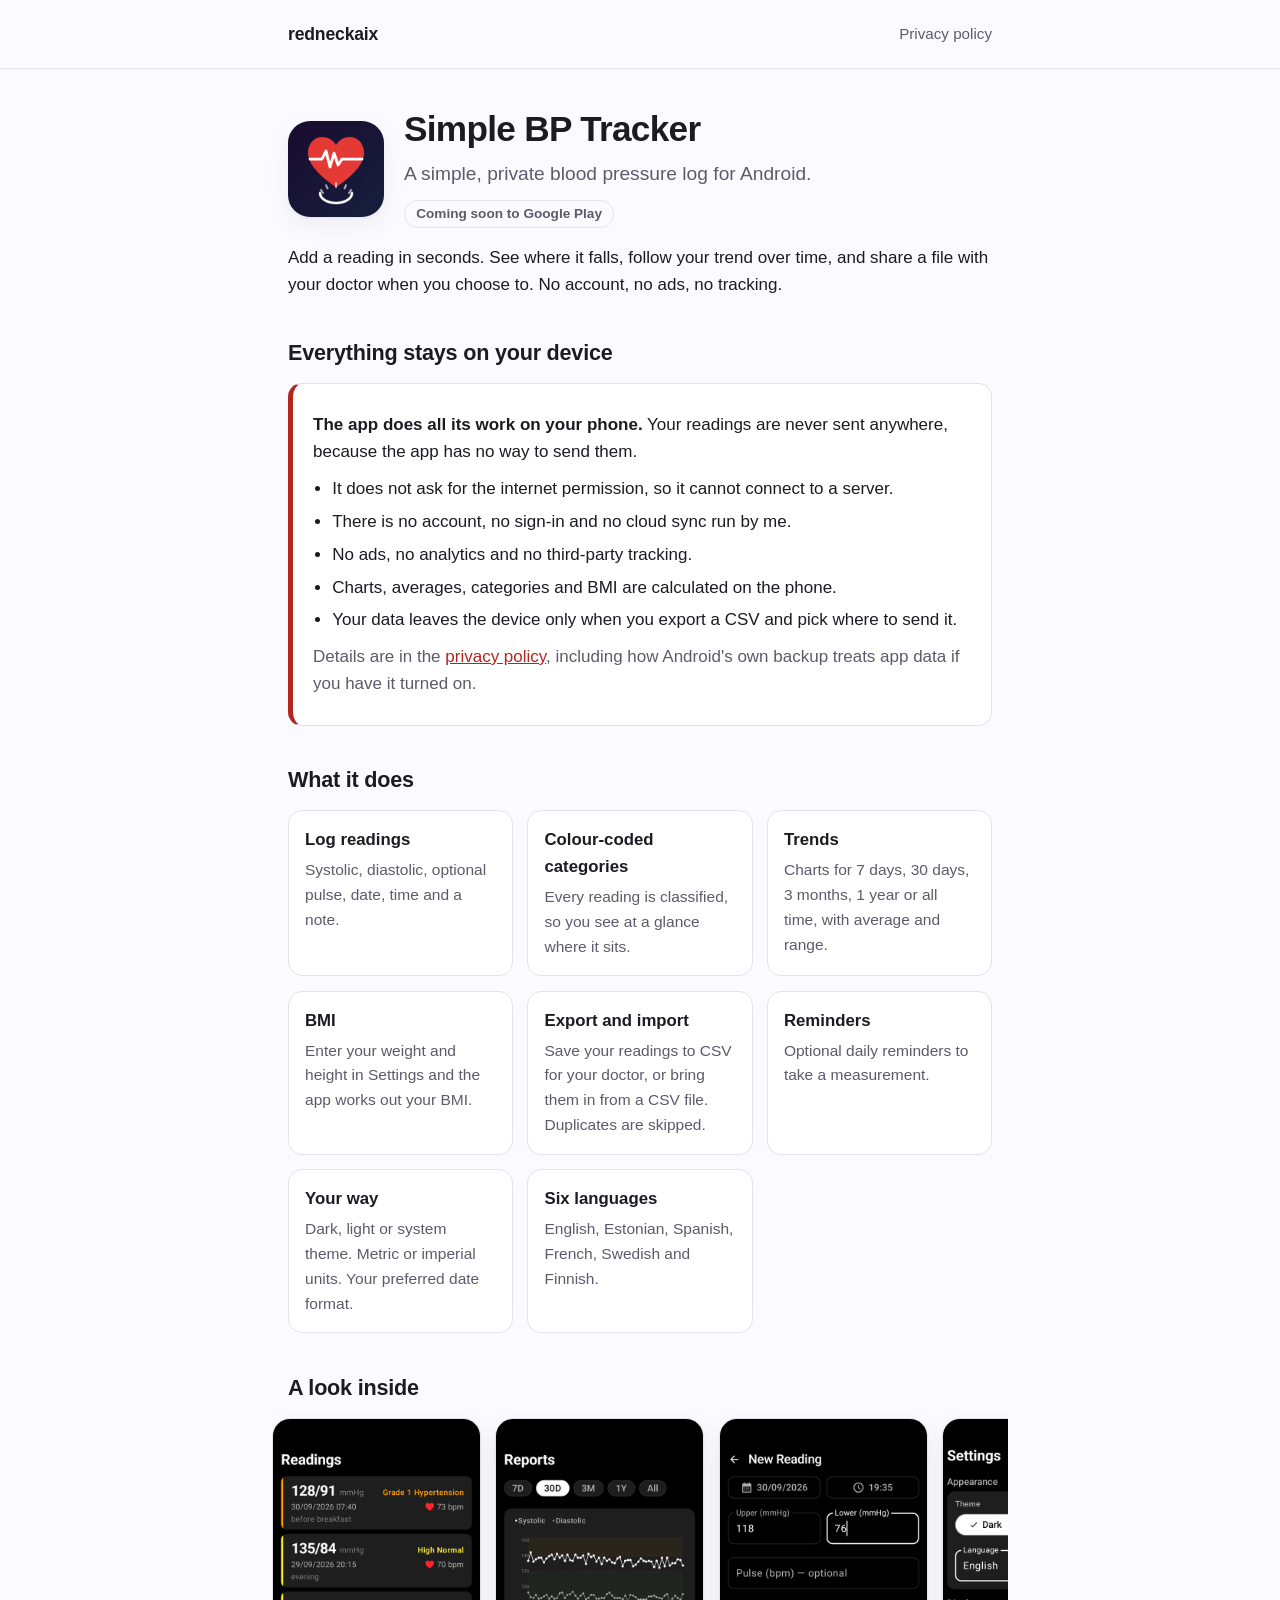
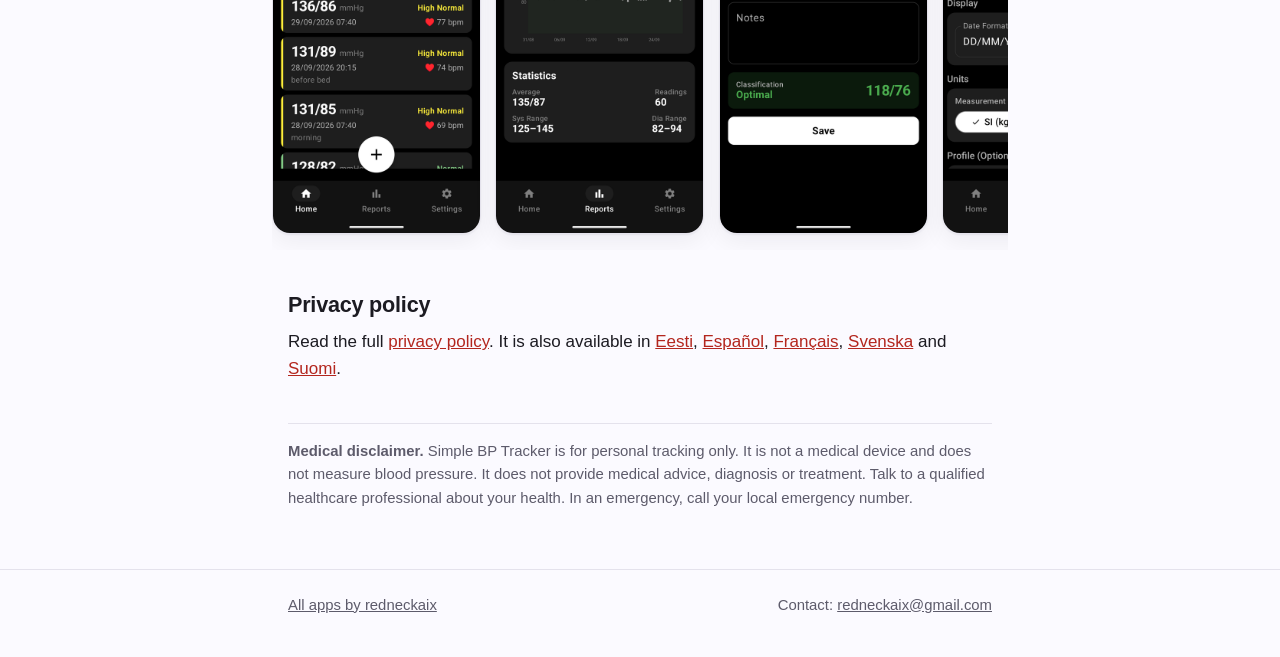
==== sbpt/index.html @ 8c3a3155 "Add main page and Simple BP Tracker page Main page lists each app with links to its page and privacy" ====
<!doctype html>
<html lang="en">
<head>
<meta charset="utf-8">
<meta name="viewport" content="width=device-width, initial-scale=1">
<title>Simple BP Tracker</title>
<meta name="description" content="A private blood pressure log for Android. Readings, trends, BMI and CSV export, all processed on your device.">
<link rel="icon" href="/sbpt/icon.png">
<link rel="stylesheet" href="/assets/site.css">
</head>
<body>
<header class="site"><div class="wrap">
  <a class="brand" href="/">redneckaix</a>
  <nav><a href="/sbpt/privacy/">Privacy policy</a></nav>
</div></header>

<main><div class="wrap">
  <div class="hero">
    <img src="/sbpt/icon.png" alt="Simple BP Tracker icon" width="96" height="96">
    <div>
      <h1>Simple BP Tracker</h1>
      <p class="lead">A simple, private blood pressure log for Android.</p>
      <span class="badge">Coming soon to Google Play</span>
    </div>
  </div>

  <p>Add a reading in seconds. See where it falls, follow your trend over time, and share a file with your doctor when you choose to. No account, no ads, no tracking.</p>

  <h2>Everything stays on your device</h2>
  <div class="private">
    <p><strong>The app does all its work on your phone.</strong> Your readings are never sent anywhere, because the app has no way to send them.</p>
    <ul>
      <li>It does not ask for the internet permission, so it cannot connect to a server.</li>
      <li>There is no account, no sign-in and no cloud sync run by me.</li>
      <li>No ads, no analytics and no third-party tracking.</li>
      <li>Charts, averages, categories and BMI are calculated on the phone.</li>
      <li>Your data leaves the device only when you export a CSV and pick where to send it.</li>
    </ul>
    <p class="muted">Details are in the <a href="/sbpt/privacy/">privacy policy</a>, including how Android's own backup treats app data if you have it turned on.</p>
  </div>

  <h2>What it does</h2>
  <div class="grid">
    <div class="tile"><h3>Log readings</h3><p>Systolic, diastolic, optional pulse, date, time and a note.</p></div>
    <div class="tile"><h3>Colour-coded categories</h3><p>Every reading is classified, so you see at a glance where it sits.</p></div>
    <div class="tile"><h3>Trends</h3><p>Charts for 7 days, 30 days, 3 months, 1 year or all time, with average and range.</p></div>
    <div class="tile"><h3>BMI</h3><p>Enter your weight and height in Settings and the app works out your BMI.</p></div>
    <div class="tile"><h3>Export and import</h3><p>Save your readings to CSV for your doctor, or bring them in from a CSV file. Duplicates are skipped.</p></div>
    <div class="tile"><h3>Reminders</h3><p>Optional daily reminders to take a measurement.</p></div>
    <div class="tile"><h3>Your way</h3><p>Dark, light or system theme. Metric or imperial units. Your preferred date format.</p></div>
    <div class="tile"><h3>Six languages</h3><p>English, Estonian, Spanish, French, Swedish and Finnish.</p></div>
  </div>

  <h2>A look inside</h2>
  <div class="shots" role="group" aria-label="Screenshots of Simple BP Tracker">
    <img src="/sbpt/screenshots/home.png" alt="Home screen with a list of readings and their categories" width="270" height="540" loading="lazy">
    <img src="/sbpt/screenshots/reports.png" alt="Reports screen with a 30 day trend chart and statistics" width="270" height="540" loading="lazy">
    <img src="/sbpt/screenshots/add.png" alt="New reading form showing the calculated category" width="270" height="540" loading="lazy">
    <img src="/sbpt/screenshots/settings.png" alt="Settings screen with theme, language and units" width="270" height="540" loading="lazy">
  </div>

  <h2>Privacy policy</h2>
  <p>Read the full <a href="/sbpt/privacy/">privacy policy</a>. It is also available in
    <a href="/sbpt/privacy/et/" hreflang="et" lang="et">Eesti</a>,
    <a href="/sbpt/privacy/es/" hreflang="es" lang="es">Español</a>,
    <a href="/sbpt/privacy/fr/" hreflang="fr" lang="fr">Français</a>,
    <a href="/sbpt/privacy/sv/" hreflang="sv" lang="sv">Svenska</a> and
    <a href="/sbpt/privacy/fi/" hreflang="fi" lang="fi">Suomi</a>.</p>

  <p class="note"><strong>Medical disclaimer.</strong> Simple BP Tracker is for personal tracking only. It is not a medical device and does not measure blood pressure. It does not provide medical advice, diagnosis or treatment. Talk to a qualified healthcare professional about your health. In an emergency, call your local emergency number.</p>

  <!-- DONATE (hidden until a donation page exists).
       To show it: replace DONATION_URL with the real link, then delete this comment's
       opening and closing markers.
  <section class="donate" id="donate">
    <h2>Support Simple BP Tracker</h2>
    <p>The app is free and has no ads. If it helps you, a small donation keeps it maintained.</p>
    <p><a class="button" href="DONATION_URL" rel="noopener">Donate</a></p>
  </section>
  -->
</div></main>

<footer class="site"><div class="wrap">
  <span><a href="/">All apps by redneckaix</a></span>
  <span>Contact: <a href="mailto:redneckaix@gmail.com">redneckaix@gmail.com</a></span>
</div></footer>
</body>
</html>
---- assets/site.css ----
:root{
  --bg:#fbfaff;--surface:#fff;--fg:#1c1b22;--muted:#5d5b6b;--rule:#e4e2ec;
  --accent:#b3261e;--accent-fg:#fff;--shadow:0 1px 2px rgba(20,16,40,.06),0 8px 24px rgba(20,16,40,.06);
}
@media (prefers-color-scheme:dark){
  :root{--bg:#0e0d14;--surface:#171622;--fg:#ece9f4;--muted:#a9a6b8;--rule:#2b2936;--accent:#ff8a80;--accent-fg:#1c0b0a;--shadow:0 1px 2px rgba(0,0,0,.4)}
}
*{box-sizing:border-box}
html{-webkit-text-size-adjust:100%}
body{margin:0;background:var(--bg);color:var(--fg);font:17px/1.6 -apple-system,BlinkMacSystemFont,"Segoe UI",Roboto,Helvetica,Arial,sans-serif}
a{color:var(--accent)}
a:focus-visible,.button:focus-visible{outline:3px solid var(--accent);outline-offset:3px;border-radius:6px}
.wrap{max-width:46rem;margin:0 auto;padding:0 1rem}
header.site{padding:1.25rem 0;border-bottom:1px solid var(--rule)}
header.site .wrap{display:flex;align-items:center;justify-content:space-between;gap:1rem}
header.site a.brand{font-weight:700;letter-spacing:-.01em;color:var(--fg);text-decoration:none;font-size:1.1rem}
header.site nav a{color:var(--muted);text-decoration:none;font-size:.95rem}
header.site nav a:hover{color:var(--fg)}
main{padding:2.5rem 0 3rem}
h1{font-size:2.2rem;line-height:1.15;margin:0 0 .6rem;letter-spacing:-.02em}
h2{font-size:1.35rem;line-height:1.25;margin:2.6rem 0 .6rem;letter-spacing:-.01em}
h3{font-size:1.05rem;margin:0 0 .25rem}
p{margin:.6rem 0}
.lead{font-size:1.2rem;color:var(--muted);margin:.4rem 0 0}
.muted{color:var(--muted)}
.cards{display:grid;gap:1rem;margin-top:1.5rem}
.card{display:flex;gap:1rem;align-items:flex-start;background:var(--surface);border:1px solid var(--rule);border-radius:16px;padding:1.1rem;box-shadow:var(--shadow)}
.card img{width:72px;height:72px;border-radius:16px;flex:none}
.card h2{margin:0 0 .15rem;font-size:1.2rem}
.card p{margin:.2rem 0 .6rem;color:var(--muted)}
.links{display:flex;flex-wrap:wrap;gap:.4rem 1.1rem;font-size:.97rem}
.button{display:inline-block;background:var(--accent);color:var(--accent-fg);text-decoration:none;font-weight:600;padding:.7rem 1.3rem;border-radius:999px}
.button:hover{filter:brightness(1.08)}
.hero{display:flex;gap:1.25rem;align-items:center;margin-bottom:1rem}
.hero img{width:96px;height:96px;border-radius:22px;box-shadow:var(--shadow);flex:none}
.badge{display:inline-block;font-size:.85rem;font-weight:600;color:var(--muted);border:1px solid var(--rule);border-radius:999px;padding:.15rem .7rem;margin-top:.6rem}
.grid{display:grid;gap:.9rem;grid-template-columns:repeat(auto-fit,minmax(14rem,1fr));margin-top:1rem}
.tile{background:var(--surface);border:1px solid var(--rule);border-radius:14px;padding:1rem}
.tile p{margin:.2rem 0 0;color:var(--muted);font-size:.97rem}
.private{background:var(--surface);border:1px solid var(--rule);border-left:5px solid var(--accent);border-radius:14px;padding:1.1rem 1.25rem;margin-top:1rem}
.private ul{margin:.6rem 0 0;padding-left:1.2rem}
.private li{margin:.35rem 0}
.shots{display:flex;gap:.9rem;overflow-x:auto;padding:.4rem .2rem 1rem;margin:0 -1rem;padding-inline:1rem;scroll-snap-type:x mandatory}
.shots img{height:26rem;width:auto;border-radius:18px;border:1px solid var(--rule);box-shadow:var(--shadow);scroll-snap-align:start;flex:none}
.note{font-size:.93rem;color:var(--muted);border-top:1px solid var(--rule);margin-top:2.5rem;padding-top:1rem}
.donate{text-align:center;background:var(--surface);border:1px solid var(--rule);border-radius:16px;padding:1.6rem 1.25rem;margin-top:3rem}
.donate h2{margin-top:0}
footer.site{border-top:1px solid var(--rule);padding:1.5rem 0 2.5rem;color:var(--muted);font-size:.93rem}
footer.site .wrap{display:flex;flex-wrap:wrap;justify-content:space-between;gap:.5rem 1.5rem}
footer.site a{color:var(--muted)}
@media (max-width:30rem){h1{font-size:1.8rem}.hero{flex-direction:column;align-items:flex-start}.shots img{height:22rem}}
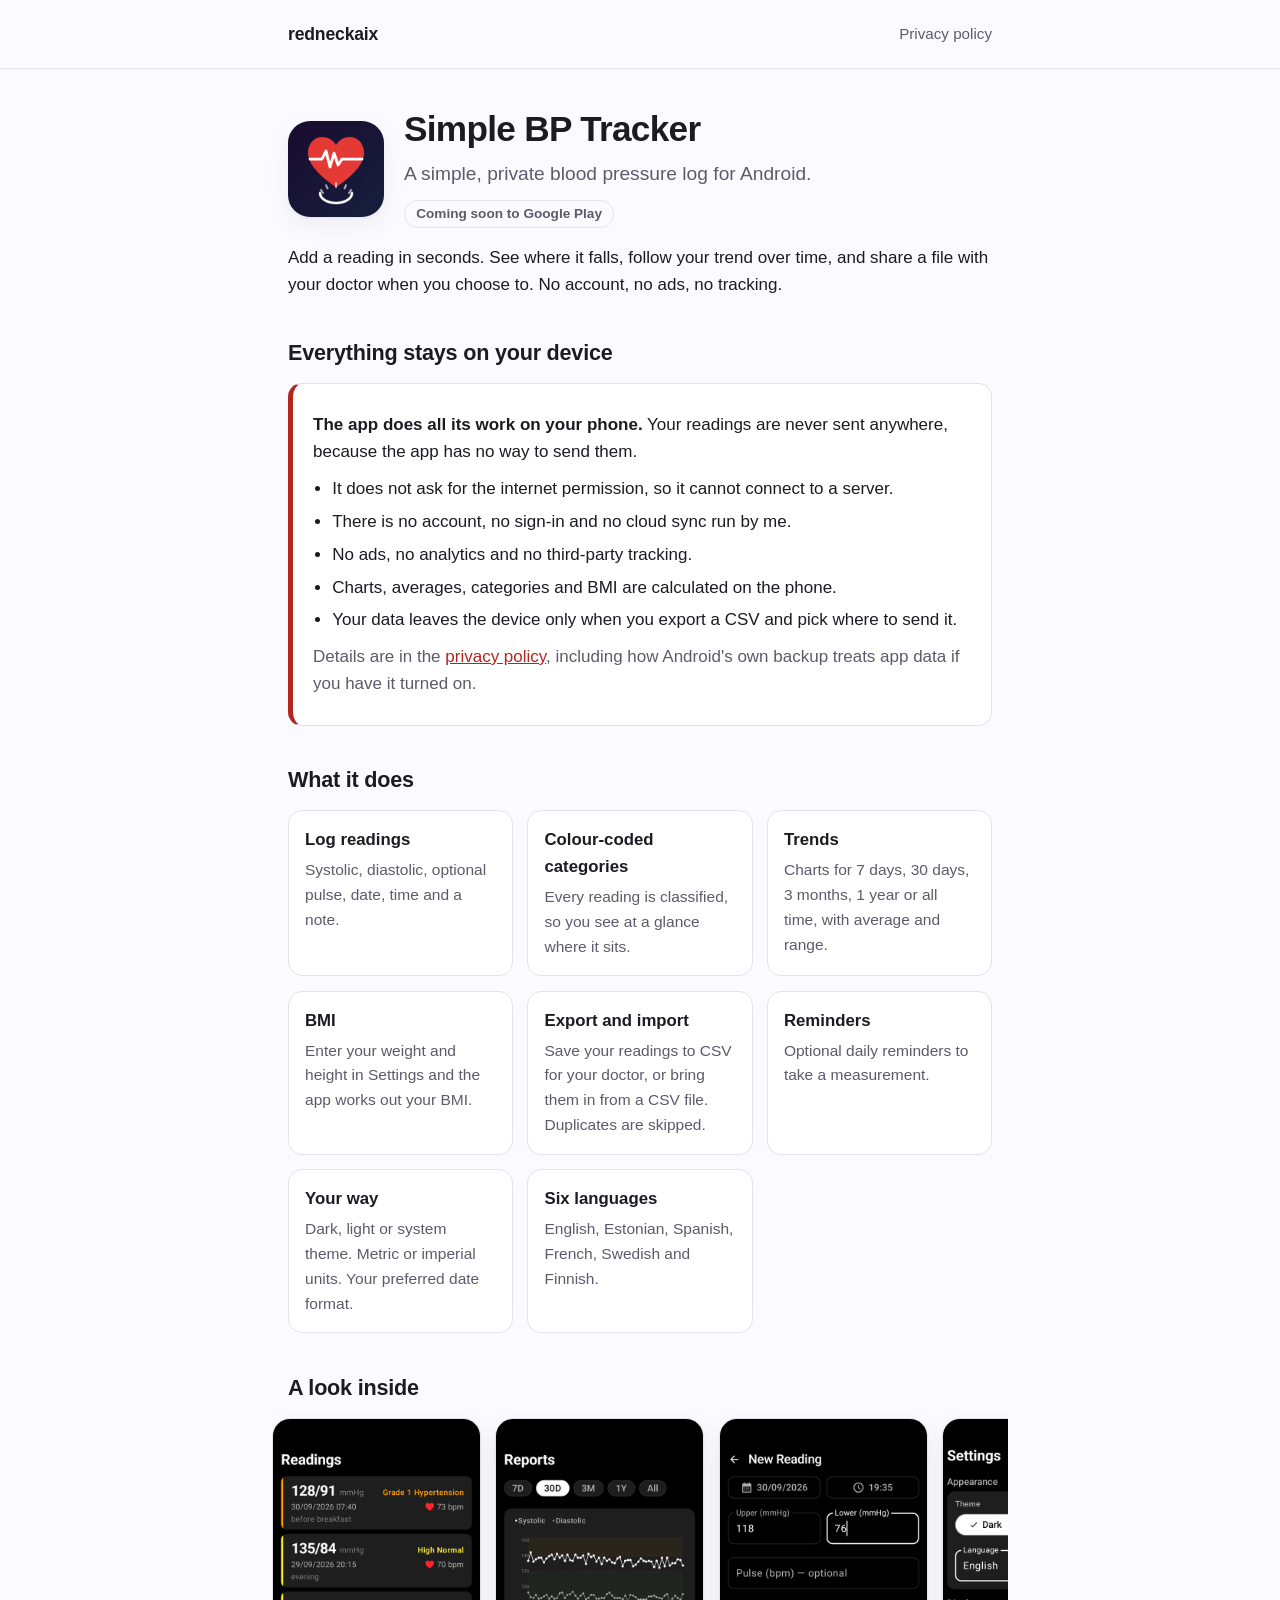
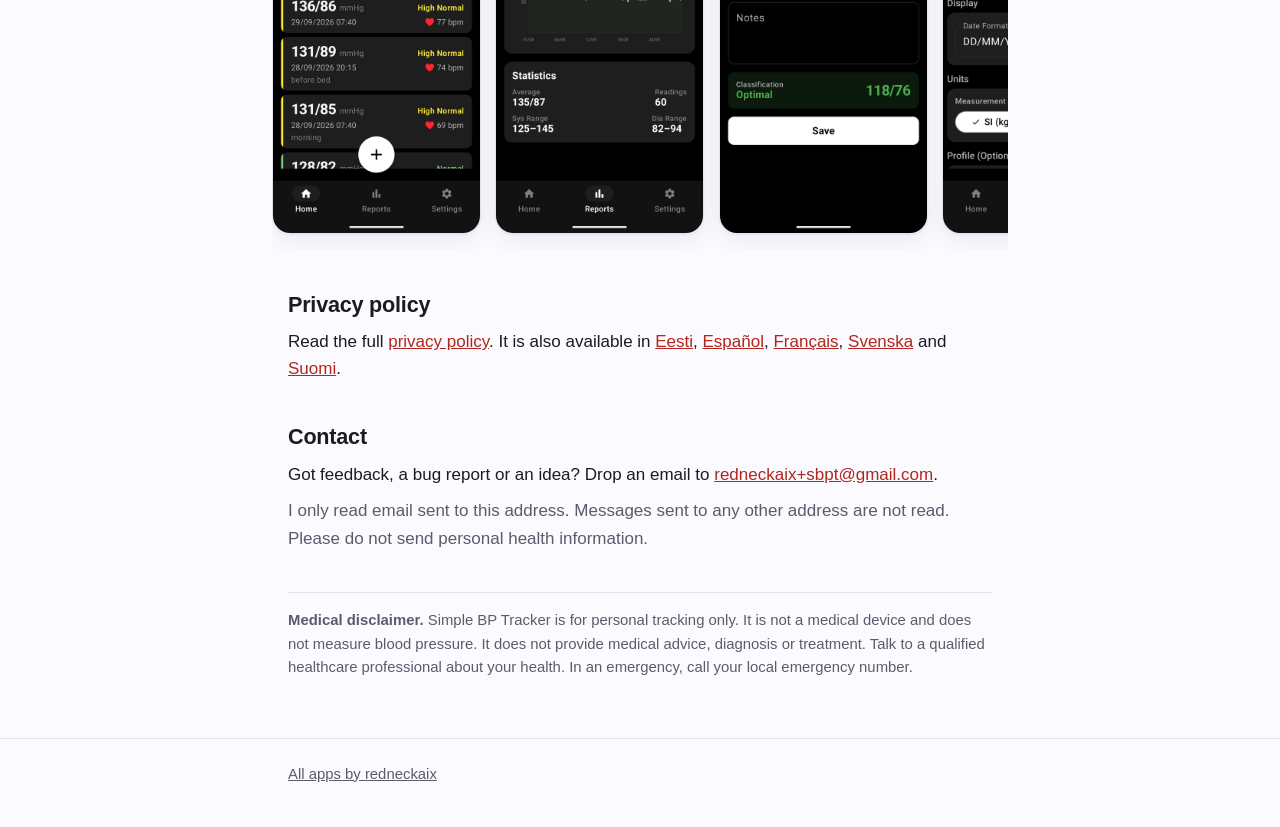
==== commit 02dc5a8d: "Add contact section to Simple BP Tracker page, remove contact from front page Co-Authored-By: Claude" ====
--- a/sbpt/index.html
+++ b/sbpt/index.html
@@ -67,6 +67,11 @@
     <a href="/sbpt/privacy/sv/" hreflang="sv" lang="sv">Svenska</a> and
     <a href="/sbpt/privacy/fi/" hreflang="fi" lang="fi">Suomi</a>.</p>
 
+  <h2>Contact</h2>
+  <p>Got feedback, a bug report or an idea? Drop an email to
+    <a href="mailto:redneckaix+sbpt@gmail.com?subject=Simple%20BP%20Tracker">redneckaix+sbpt@gmail.com</a>.</p>
+  <p class="muted">I only read email sent to this address. Messages sent to any other address are not read. Please do not send personal health information.</p>
+
   <p class="note"><strong>Medical disclaimer.</strong> Simple BP Tracker is for personal tracking only. It is not a medical device and does not measure blood pressure. It does not provide medical advice, diagnosis or treatment. Talk to a qualified healthcare professional about your health. In an emergency, call your local emergency number.</p>
 
   <!-- DONATE (hidden until a donation page exists).
@@ -82,7 +87,6 @@
 
 <footer class="site"><div class="wrap">
   <span><a href="/">All apps by redneckaix</a></span>
-  <span>Contact: <a href="mailto:redneckaix@gmail.com">redneckaix@gmail.com</a></span>
 </div></footer>
 </body>
 </html>
